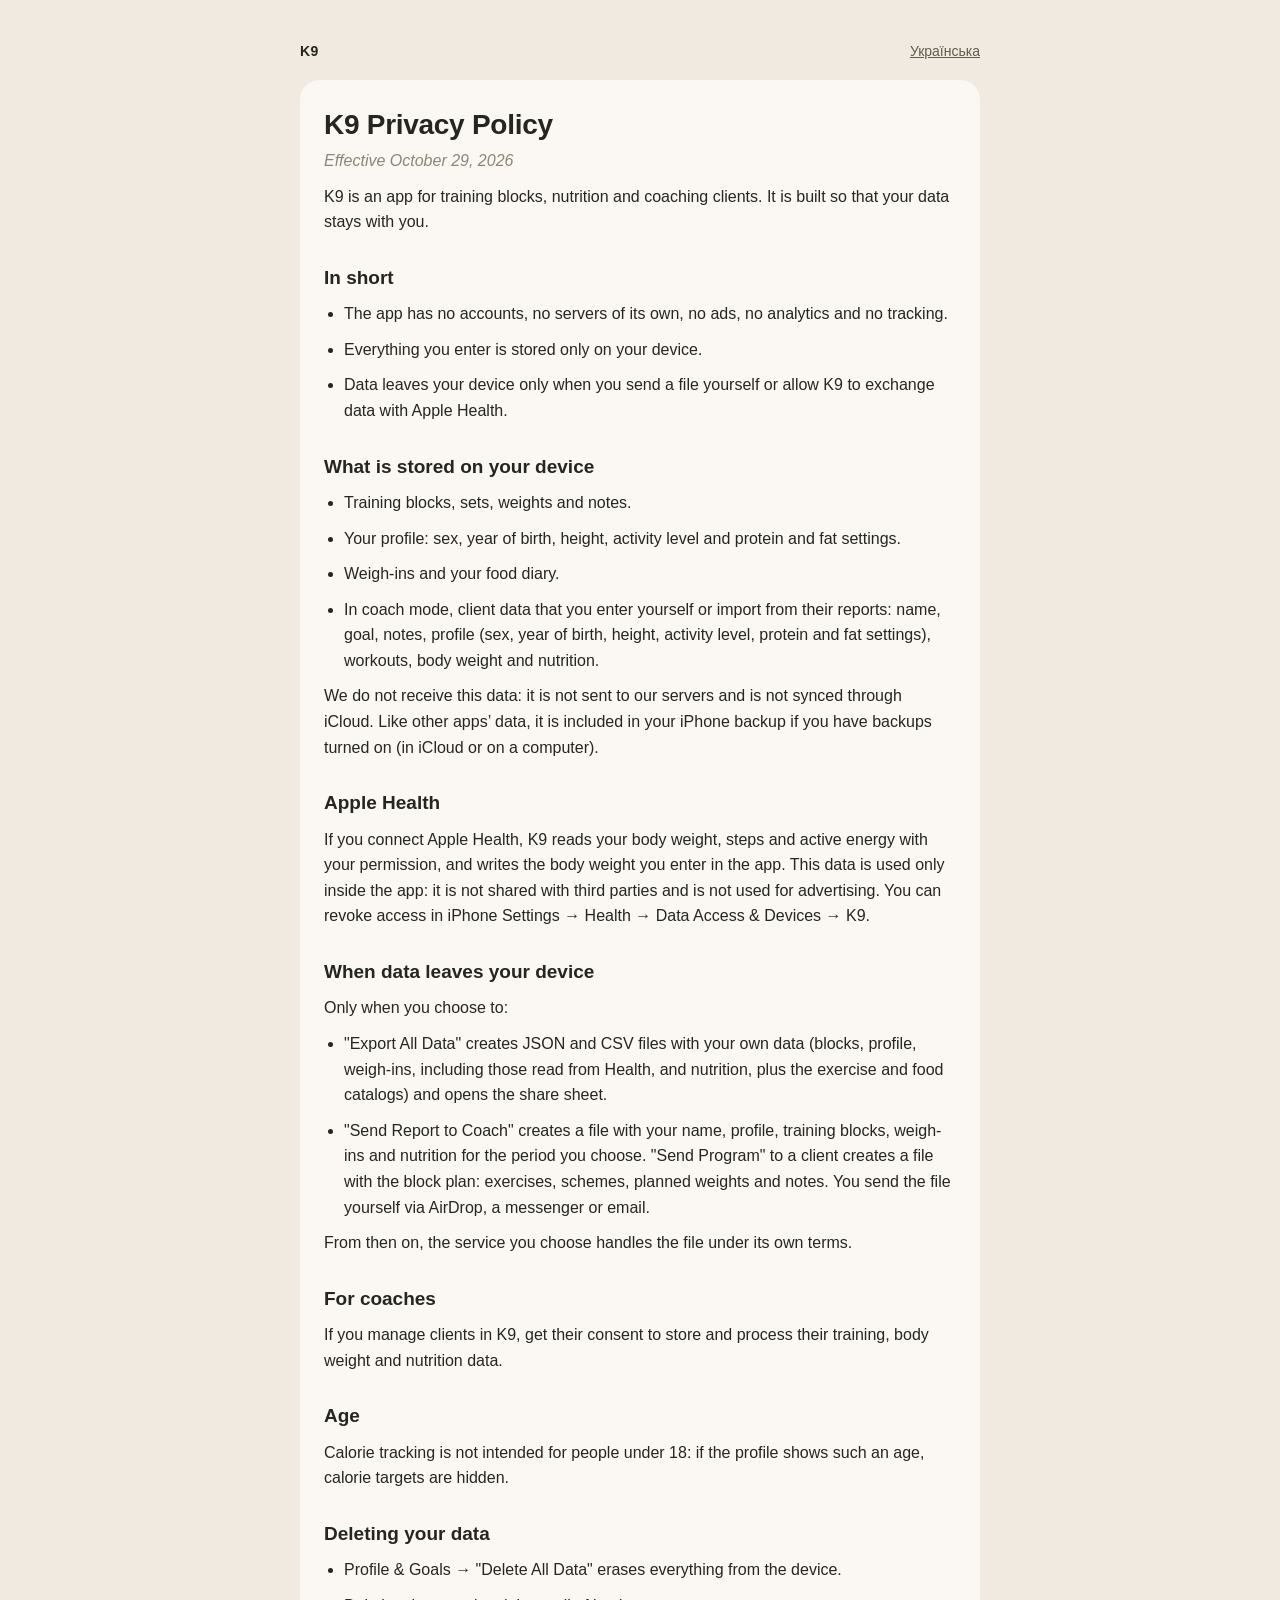
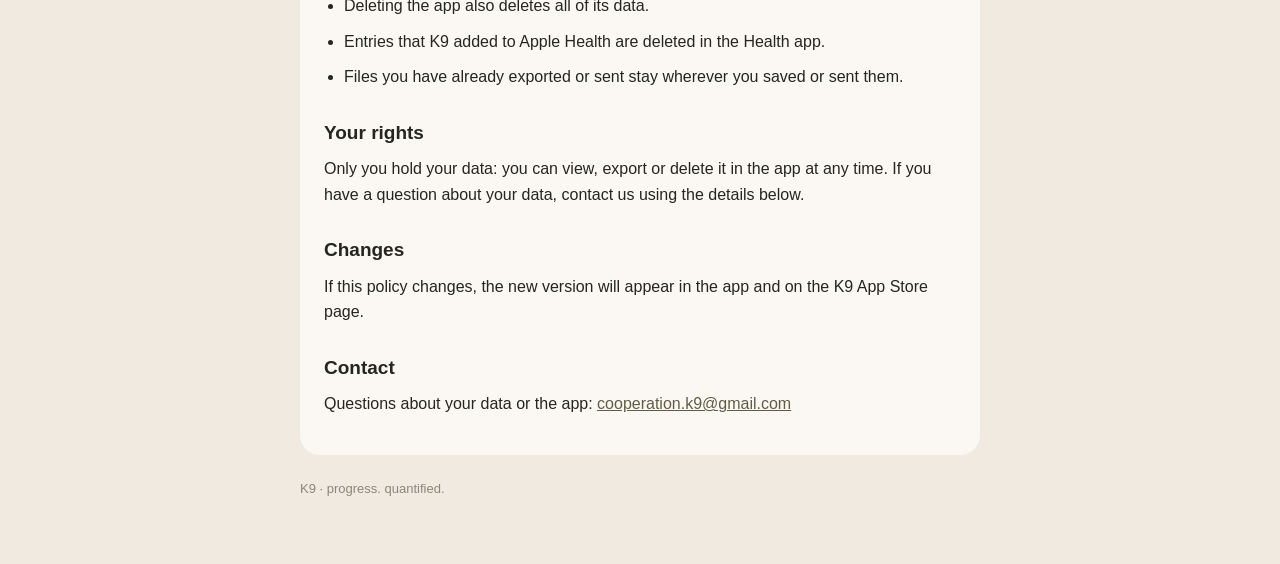
==== privacy-en.html @ 229e6734 "Add files via upload" ====
<!doctype html>
<html lang="en">
<head>
<meta charset="utf-8">
<meta name="viewport" content="width=device-width, initial-scale=1">
<title>K9 Privacy Policy</title>
<style>
:root { --bg:#F1EAE0; --card:#FBF8F3; --ink:#24261F; --olive:#5F5D47; --taupe:#8E8578; }
@media (prefers-color-scheme: dark) { :root { --bg:#191A17; --card:#23251F; --ink:#EFE8DD; --olive:#B5B28A; --taupe:#9C9488; } }
* { box-sizing: border-box; }
body { margin:0; background:var(--bg); color:var(--ink); font:16px/1.6 -apple-system, BlinkMacSystemFont, "Segoe UI", Roboto, Helvetica, Arial, sans-serif; }
main { max-width:720px; margin:0 auto; padding:40px 20px 64px; }
.card { background:var(--card); border-radius:20px; padding:28px 24px; }
h1 { font-size:28px; line-height:1.2; margin:0 0 6px; letter-spacing:-0.01em; }
h2 { font-size:19px; margin:28px 0 8px; }
p, li { margin:0 0 10px; }
ul { padding-left:20px; margin:0 0 10px; }
em { color:var(--taupe); }
a { color:var(--olive); }
nav { display:flex; gap:14px; justify-content:space-between; align-items:center; margin-bottom:18px; font-size:14px; }
.brand { font-weight:800; letter-spacing:0.02em; }
footer { margin-top:24px; font-size:13px; color:var(--taupe); }
</style>
</head>
<body>
<main>
<nav><span class="brand">K9</span><a href="privacy-uk.html">Українська</a></nav>
<div class="card">
<h1>K9 Privacy Policy</h1>
<p><em>Effective October 29, 2026</em></p>
<p>K9 is an app for training blocks, nutrition and coaching clients. It is built so that your data stays with you.</p>
<h2>In short</h2>
<ul>
<li>The app has no accounts, no servers of its own, no ads, no analytics and no tracking.</li>
<li>Everything you enter is stored only on your device.</li>
<li>Data leaves your device only when you send a file yourself or allow K9 to exchange data with Apple Health.</li>
</ul>
<h2>What is stored on your device</h2>
<ul>
<li>Training blocks, sets, weights and notes.</li>
<li>Your profile: sex, year of birth, height, activity level and protein and fat settings.</li>
<li>Weigh-ins and your food diary.</li>
<li>In coach mode, client data that you enter yourself or import from their reports: name, goal, notes, profile (sex, year of birth, height, activity level, protein and fat settings), workouts, body weight and nutrition.</li>
</ul>
<p>We do not receive this data: it is not sent to our servers and is not synced through iCloud. Like other apps’ data, it is included in your iPhone backup if you have backups turned on (in iCloud or on a computer).</p>
<h2>Apple Health</h2>
<p>If you connect Apple Health, K9 reads your body weight, steps and active energy with your permission, and writes the body weight you enter in the app. This data is used only inside the app: it is not shared with third parties and is not used for advertising. You can revoke access in iPhone Settings → Health → Data Access &amp; Devices → K9.</p>
<h2>When data leaves your device</h2>
<p>Only when you choose to:</p>
<ul>
<li>&quot;Export All Data&quot; creates JSON and CSV files with your own data (blocks, profile, weigh-ins, including those read from Health, and nutrition, plus the exercise and food catalogs) and opens the share sheet.</li>
<li>&quot;Send Report to Coach&quot; creates a file with your name, profile, training blocks, weigh-ins and nutrition for the period you choose. &quot;Send Program&quot; to a client creates a file with the block plan: exercises, schemes, planned weights and notes. You send the file yourself via AirDrop, a messenger or email.</li>
</ul>
<p>From then on, the service you choose handles the file under its own terms.</p>
<h2>For coaches</h2>
<p>If you manage clients in K9, get their consent to store and process their training, body weight and nutrition data.</p>
<h2>Age</h2>
<p>Calorie tracking is not intended for people under 18: if the profile shows such an age, calorie targets are hidden.</p>
<h2>Deleting your data</h2>
<ul>
<li>Profile &amp; Goals → &quot;Delete All Data&quot; erases everything from the device.</li>
<li>Deleting the app also deletes all of its data.</li>
<li>Entries that K9 added to Apple Health are deleted in the Health app.</li>
<li>Files you have already exported or sent stay wherever you saved or sent them.</li>
</ul>
<h2>Your rights</h2>
<p>Only you hold your data: you can view, export or delete it in the app at any time. If you have a question about your data, contact us using the details below.</p>
<h2>Changes</h2>
<p>If this policy changes, the new version will appear in the app and on the K9 App Store page.</p>
<h2>Contact</h2>
<p>Questions about your data or the app: <a href="mailto:cooperation.k9@gmail.com">cooperation.k9@gmail.com</a></p>
</div>
<footer>K9 · progress. quantified.</footer>
</main>
</body>
</html>
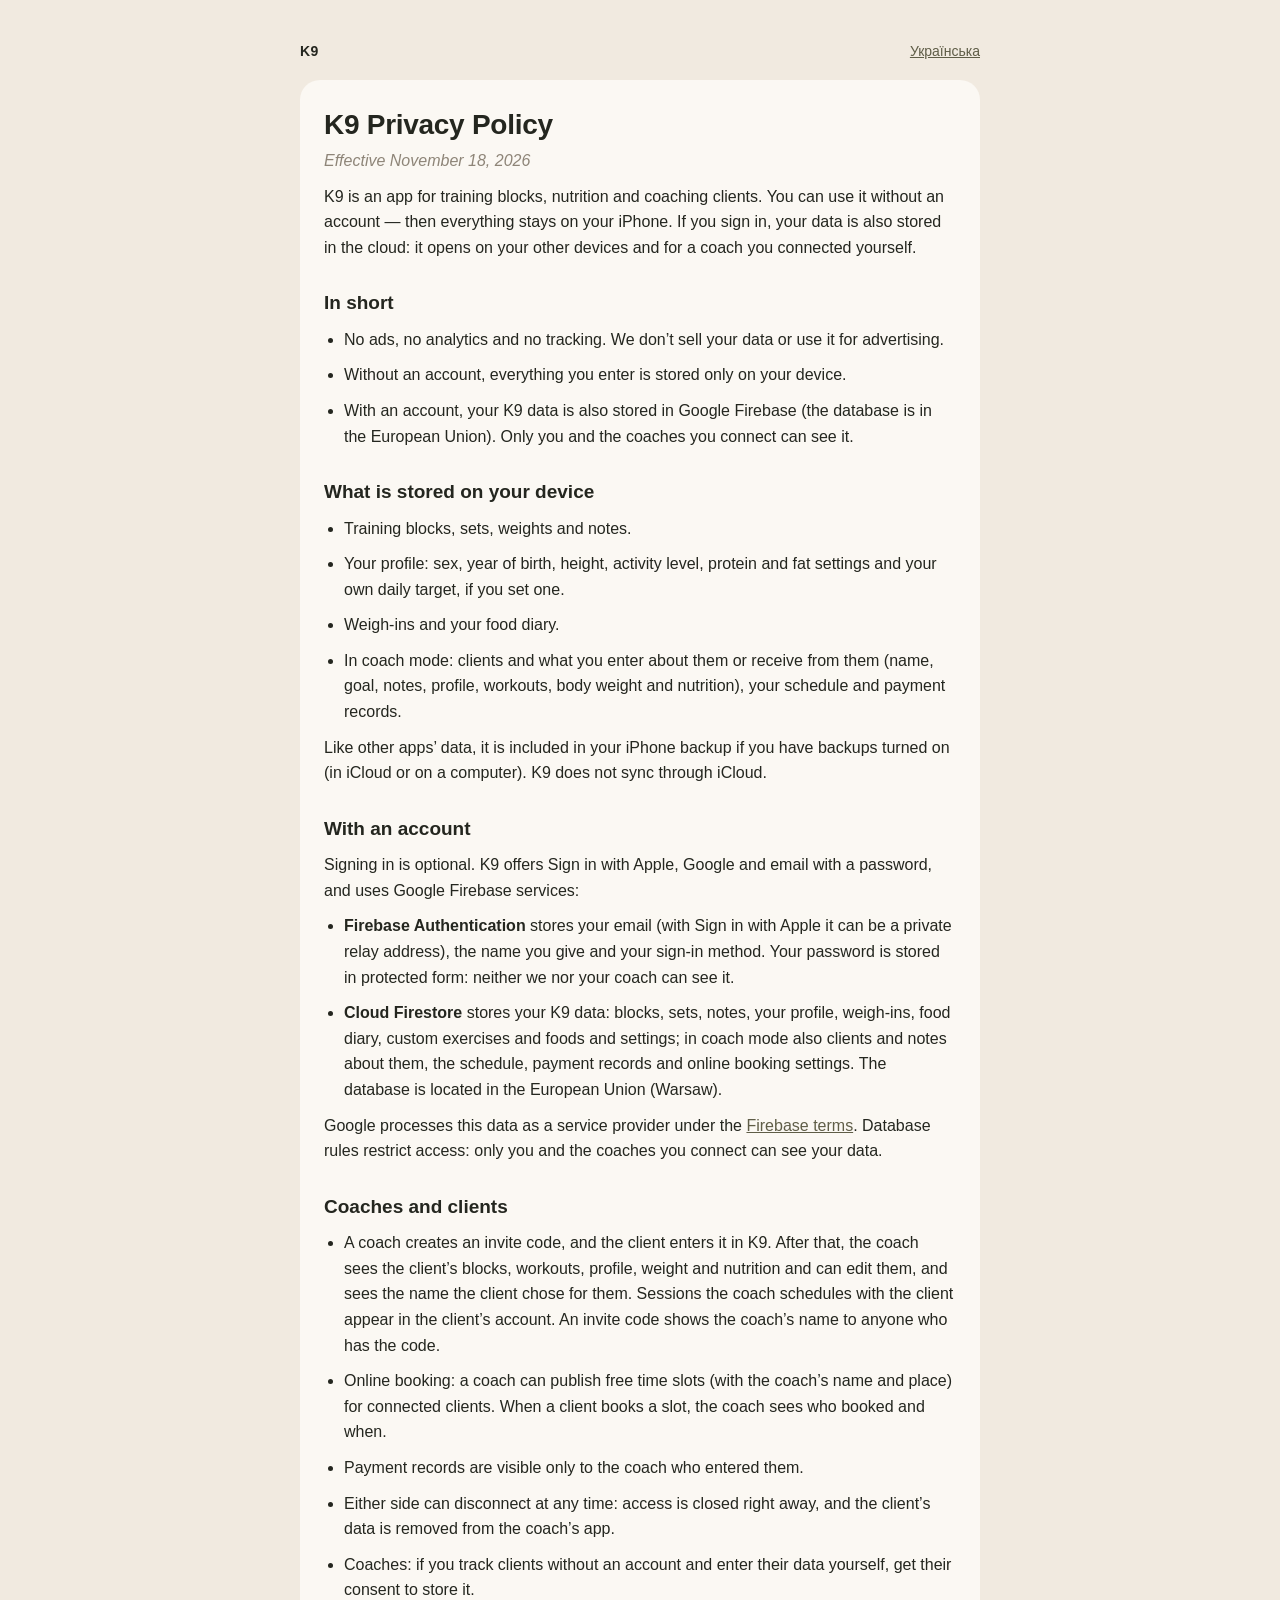
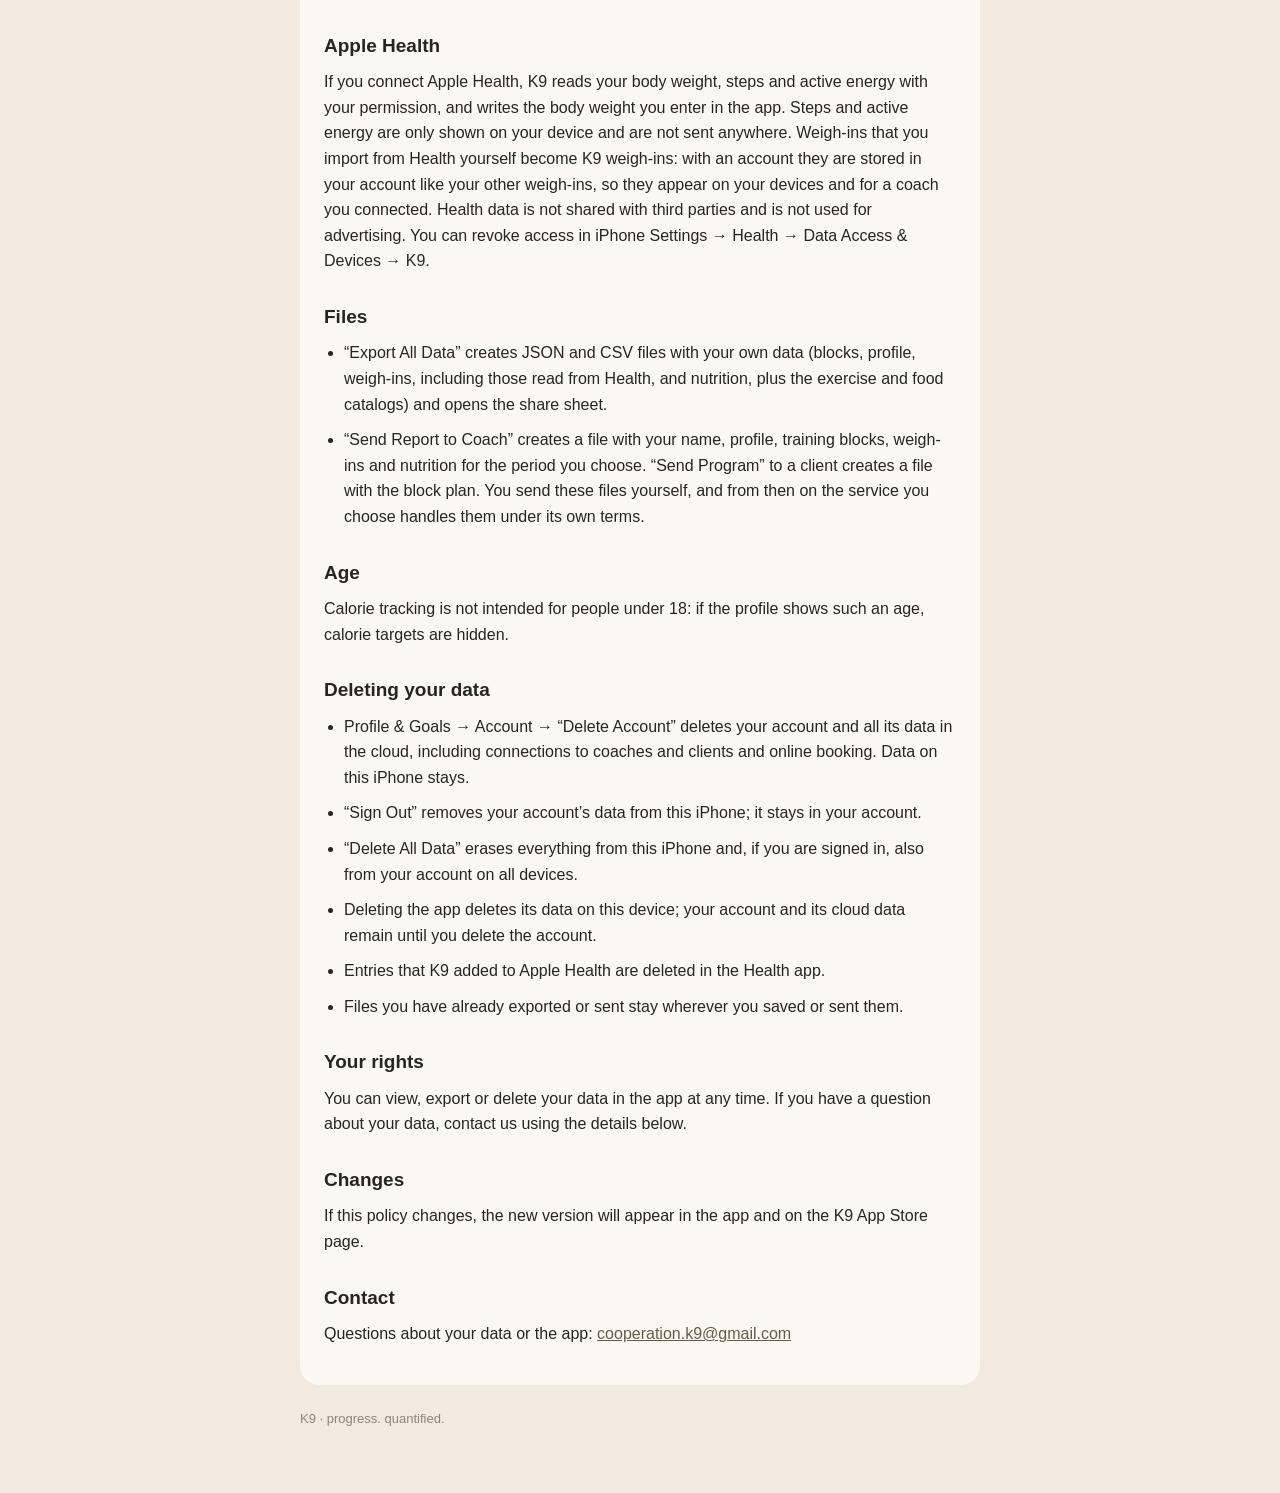
==== commit 03da270a: "K9 1.1: политика с аккаунтами, новая веб-версия в app/ Сборка от 17.11 попала в корень репозитория в" ====
--- a/privacy-en.html
+++ b/privacy-en.html
@@ -27,44 +27,57 @@
 <nav><span class="brand">K9</span><a href="privacy-uk.html">Українська</a></nav>
 <div class="card">
 <h1>K9 Privacy Policy</h1>
-<p><em>Effective October 29, 2026</em></p>
-<p>K9 is an app for training blocks, nutrition and coaching clients. It is built so that your data stays with you.</p>
+<p><em>Effective November 18, 2026</em></p>
+<p>K9 is an app for training blocks, nutrition and coaching clients. You can use it without an account — then everything stays on your iPhone. If you sign in, your data is also stored in the cloud: it opens on your other devices and for a coach you connected yourself.</p>
 <h2>In short</h2>
 <ul>
-<li>The app has no accounts, no servers of its own, no ads, no analytics and no tracking.</li>
-<li>Everything you enter is stored only on your device.</li>
-<li>Data leaves your device only when you send a file yourself or allow K9 to exchange data with Apple Health.</li>
+<li>No ads, no analytics and no tracking. We don’t sell your data or use it for advertising.</li>
+<li>Without an account, everything you enter is stored only on your device.</li>
+<li>With an account, your K9 data is also stored in Google Firebase (the database is in the European Union). Only you and the coaches you connect can see it.</li>
 </ul>
 <h2>What is stored on your device</h2>
 <ul>
 <li>Training blocks, sets, weights and notes.</li>
-<li>Your profile: sex, year of birth, height, activity level and protein and fat settings.</li>
+<li>Your profile: sex, year of birth, height, activity level, protein and fat settings and your own daily target, if you set one.</li>
 <li>Weigh-ins and your food diary.</li>
-<li>In coach mode, client data that you enter yourself or import from their reports: name, goal, notes, profile (sex, year of birth, height, activity level, protein and fat settings), workouts, body weight and nutrition.</li>
+<li>In coach mode: clients and what you enter about them or receive from them (name, goal, notes, profile, workouts, body weight and nutrition), your schedule and payment records.</li>
 </ul>
-<p>We do not receive this data: it is not sent to our servers and is not synced through iCloud. Like other apps’ data, it is included in your iPhone backup if you have backups turned on (in iCloud or on a computer).</p>
+<p>Like other apps’ data, it is included in your iPhone backup if you have backups turned on (in iCloud or on a computer). K9 does not sync through iCloud.</p>
+<h2>With an account</h2>
+<p>Signing in is optional. K9 offers Sign in with Apple, Google and email with a password, and uses Google Firebase services:</p>
+<ul>
+<li><strong>Firebase Authentication</strong> stores your email (with Sign in with Apple it can be a private relay address), the name you give and your sign-in method. Your password is stored in protected form: neither we nor your coach can see it.</li>
+<li><strong>Cloud Firestore</strong> stores your K9 data: blocks, sets, notes, your profile, weigh-ins, food diary, custom exercises and foods and settings; in coach mode also clients and notes about them, the schedule, payment records and online booking settings. The database is located in the European Union (Warsaw).</li>
+</ul>
+<p>Google processes this data as a service provider under the <a href="https://firebase.google.com/support/privacy">Firebase terms</a>. Database rules restrict access: only you and the coaches you connect can see your data.</p>
+<h2>Coaches and clients</h2>
+<ul>
+<li>A coach creates an invite code, and the client enters it in K9. After that, the coach sees the client’s blocks, workouts, profile, weight and nutrition and can edit them, and sees the name the client chose for them. Sessions the coach schedules with the client appear in the client’s account. An invite code shows the coach’s name to anyone who has the code.</li>
+<li>Online booking: a coach can publish free time slots (with the coach’s name and place) for connected clients. When a client books a slot, the coach sees who booked and when.</li>
+<li>Payment records are visible only to the coach who entered them.</li>
+<li>Either side can disconnect at any time: access is closed right away, and the client’s data is removed from the coach’s app.</li>
+<li>Coaches: if you track clients without an account and enter their data yourself, get their consent to store it.</li>
+</ul>
 <h2>Apple Health</h2>
-<p>If you connect Apple Health, K9 reads your body weight, steps and active energy with your permission, and writes the body weight you enter in the app. This data is used only inside the app: it is not shared with third parties and is not used for advertising. You can revoke access in iPhone Settings → Health → Data Access &amp; Devices → K9.</p>
-<h2>When data leaves your device</h2>
-<p>Only when you choose to:</p>
+<p>If you connect Apple Health, K9 reads your body weight, steps and active energy with your permission, and writes the body weight you enter in the app. Steps and active energy are only shown on your device and are not sent anywhere. Weigh-ins that you import from Health yourself become K9 weigh-ins: with an account they are stored in your account like your other weigh-ins, so they appear on your devices and for a coach you connected. Health data is not shared with third parties and is not used for advertising. You can revoke access in iPhone Settings → Health → Data Access &amp; Devices → K9.</p>
+<h2>Files</h2>
 <ul>
-<li>&quot;Export All Data&quot; creates JSON and CSV files with your own data (blocks, profile, weigh-ins, including those read from Health, and nutrition, plus the exercise and food catalogs) and opens the share sheet.</li>
-<li>&quot;Send Report to Coach&quot; creates a file with your name, profile, training blocks, weigh-ins and nutrition for the period you choose. &quot;Send Program&quot; to a client creates a file with the block plan: exercises, schemes, planned weights and notes. You send the file yourself via AirDrop, a messenger or email.</li>
+<li>“Export All Data” creates JSON and CSV files with your own data (blocks, profile, weigh-ins, including those read from Health, and nutrition, plus the exercise and food catalogs) and opens the share sheet.</li>
+<li>“Send Report to Coach” creates a file with your name, profile, training blocks, weigh-ins and nutrition for the period you choose. “Send Program” to a client creates a file with the block plan. You send these files yourself, and from then on the service you choose handles them under its own terms.</li>
 </ul>
-<p>From then on, the service you choose handles the file under its own terms.</p>
-<h2>For coaches</h2>
-<p>If you manage clients in K9, get their consent to store and process their training, body weight and nutrition data.</p>
 <h2>Age</h2>
 <p>Calorie tracking is not intended for people under 18: if the profile shows such an age, calorie targets are hidden.</p>
 <h2>Deleting your data</h2>
 <ul>
-<li>Profile &amp; Goals → &quot;Delete All Data&quot; erases everything from the device.</li>
-<li>Deleting the app also deletes all of its data.</li>
+<li>Profile &amp; Goals → Account → “Delete Account” deletes your account and all its data in the cloud, including connections to coaches and clients and online booking. Data on this iPhone stays.</li>
+<li>“Sign Out” removes your account’s data from this iPhone; it stays in your account.</li>
+<li>“Delete All Data” erases everything from this iPhone and, if you are signed in, also from your account on all devices.</li>
+<li>Deleting the app deletes its data on this device; your account and its cloud data remain until you delete the account.</li>
 <li>Entries that K9 added to Apple Health are deleted in the Health app.</li>
 <li>Files you have already exported or sent stay wherever you saved or sent them.</li>
 </ul>
 <h2>Your rights</h2>
-<p>Only you hold your data: you can view, export or delete it in the app at any time. If you have a question about your data, contact us using the details below.</p>
+<p>You can view, export or delete your data in the app at any time. If you have a question about your data, contact us using the details below.</p>
 <h2>Changes</h2>
 <p>If this policy changes, the new version will appear in the app and on the K9 App Store page.</p>
 <h2>Contact</h2>
